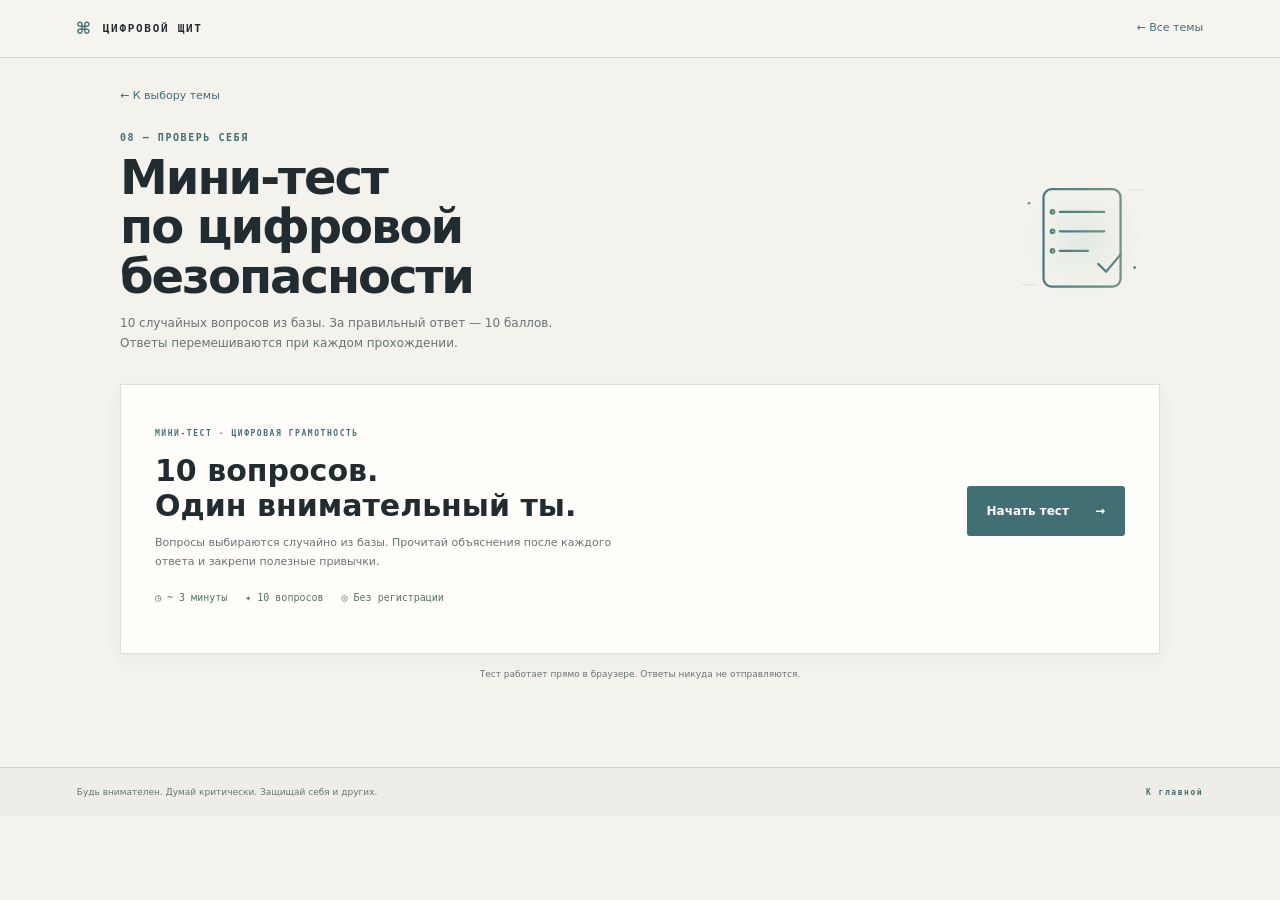
==== quiz.html @ f597c9ba "First version" ====
<!doctype html><html lang="ru"><head><meta charset="utf-8"><meta name="viewport" content="width=device-width,initial-scale=1"><meta name="theme-color" content="#f3f2ec"><meta name="description" content="Проверь знания о цифровой безопасности: 10 случайных вопросов."><title>Мини-тест — Цифровой щит</title><link rel="stylesheet" href="style.css"><script src="script.js" defer></script><link rel="stylesheet" href="light-theme.css"></head><body class="detail-page"><header class="detail-header"><a class="brand" href="index.html"><span class="brand-mark">⌘</span><span>ЦИФРОВОЙ ЩИТ</span></a><a class="back-home" href="index.html">← Все темы</a></header><main class="detail-main quiz-page-main"><a class="back-link" href="index.html">← К выбору темы</a><section class="quiz-section"><div class="quiz-heading"><div><p class="eyebrow">08 — ПРОВЕРЬ СЕБЯ</p><h1>Мини-тест<br>по цифровой безопасности</h1><p>10 случайных вопросов из базы. За правильный ответ — 10 баллов. Ответы перемешиваются при каждом прохождении.</p></div><div class="quiz-illustration"><img src="assets/images/quiz.svg" alt="Карточки вопросов цифровой безопасности"></div></div><div class="quiz-shell" id="quiz-app" aria-live="polite"><div class="quiz-start"><div><span class="quiz-overline">МИНИ-ТЕСТ · ЦИФРОВАЯ ГРАМОТНОСТЬ</span><h3>10 вопросов.<br>Один внимательный ты.</h3><p>Вопросы выбираются случайно из базы. Прочитай объяснения после каждого ответа и закрепи полезные привычки.</p><div class="quiz-meta"><span>◷ ~ 3 минуты</span><span>✦ 10 вопросов</span><span>◎ Без регистрации</span></div></div><button class="button button-primary" id="start-quiz" type="button">Начать тест <span>→</span></button></div><div class="quiz-stage" hidden></div><div class="quiz-result" hidden></div></div><p class="quiz-privacy">Тест работает прямо в браузере. Ответы никуда не отправляются.</p></section></main><footer class="detail-footer"><span>Будь внимателен. Думай критически. Защищай себя и других.</span><a href="index.html">К главной</a></footer></body></html>
---- style.css ----
:root{--bg:#0b1220;--bg2:#101b2d;--card:#17263d;--card2:#1c2d46;--cyan:#00c2ff;--mint:#00d6a3;--text:#f1f5f9;--muted:#94a3b8;--line:rgba(148,163,184,.17);--pink:#ff5c70;--amber:#ffb547;--mono:ui-monospace,'Cascadia Code',Consolas,monospace;--sans:system-ui,-apple-system,'Segoe UI',Arial,sans-serif}*{box-sizing:border-box}html{scroll-behavior:smooth;scroll-padding-top:90px}body{margin:0;background:var(--bg);color:var(--text);font-family:var(--sans);font-size:15px;line-height:1.7;overflow-x:hidden}a{color:inherit;text-decoration:none}button{font:inherit;color:inherit}.skip-link{position:absolute;z-index:20;top:-60px;left:16px;padding:10px 15px;background:var(--cyan);color:var(--bg)}.skip-link:focus{top:12px}:focus-visible{outline:3px solid var(--mint)!important;outline-offset:4px}.site-header{height:78px;display:flex;align-items:center;justify-content:space-between;padding:0 7.1%;border-bottom:1px solid var(--line);position:relative;z-index:5;background:rgba(11,18,32,.92)}.brand{display:flex;gap:11px;align-items:center;font:700 11px var(--mono);letter-spacing:1.7px}.brand-mark{font:700 22px var(--mono);color:var(--cyan);text-shadow:0 0 18px #00c2ff}.site-header nav{display:flex;align-items:center;gap:38px;font-size:12px;color:#b8c5d5}.site-header nav a:hover,footer a:hover{color:var(--cyan)}.nav-quiz{padding:10px 16px;border:1px solid rgba(0,194,255,.4);border-radius:3px;color:var(--cyan)}.nav-quiz span{margin-left:8px}.hero{min-height:650px;padding:65px 7.1% 60px;display:grid;grid-template-columns:1fr 1.04fr;align-items:center;gap:5%;position:relative;max-width:1600px;margin:auto}.eyebrow,.card-kicker,.section-count,.message-top,.help-title,.deepfake-top,.deepfake-foot,.quiz-overline,footer>a:last-child{font:600 10px var(--mono);letter-spacing:1.55px;color:var(--cyan)}.live-dot,.tag-bottom i{width:7px;height:7px;display:inline-block;background:var(--mint);border-radius:50%;box-shadow:0 0 10px var(--mint);margin-right:9px}.hero h1{font-size:clamp(51px,6.15vw,86px);letter-spacing:-5px;line-height:.98;margin:25px 0}.hero h1 span{color:var(--cyan)}.hero-subtitle{font-size:18px;font-weight:700;margin:22px 0 5px}.hero-description{max-width:460px;color:var(--muted);font-size:14px}.button{display:inline-flex;align-items:center;justify-content:space-between;gap:26px;padding:14px 19px;font-weight:700;font-size:12px;border-radius:3px;transition:.2s ease;border:1px solid transparent;cursor:pointer}.button-primary{background:var(--cyan);color:#07121e}.button-primary:hover{background:#6bdcff;transform:translateY(-2px);box-shadow:0 8px 26px #00c2ff40}.hero .button{margin-top:20px}.hero-note{display:flex;align-items:center;gap:13px;color:var(--muted);font-size:10px;line-height:1.5;margin-top:42px}.hero-note b{color:var(--text)}.note-icon{font-size:23px;color:var(--mint)}.hero-art{position:relative;min-height:440px;display:grid;place-items:center}.hero-art>img{position:relative;z-index:1;width:min(100%,500px);filter:drop-shadow(0 15px 55px #00c2ff23)}.hero-orbit{position:absolute;border:1px solid rgba(0,194,255,.17);border-radius:50%;width:410px;height:410px}.orbit-two{width:500px;height:500px;border-style:dashed;animation:spin 80s linear infinite}.float-tag{position:absolute;z-index:2;padding:10px 13px;background:#12233a;border:1px solid rgba(0,194,255,.27);font:600 9px var(--mono);letter-spacing:.8px;box-shadow:0 7px 20px #0004}.tag-top{top:75px;right:5%;color:#bdefff}.tag-top span{color:var(--cyan);margin-right:5px}.tag-bottom{bottom:48px;left:7%;color:#bdefff}.hero-index{position:absolute;bottom:15px;right:0;font:11px var(--mono);color:var(--muted)}@keyframes spin{to{transform:rotate(360deg)}}.ticker{overflow:hidden;border-block:1px solid rgba(0,194,255,.23);background:#0e1c2d;padding:13px 0;white-space:nowrap;font:600 10px var(--mono);letter-spacing:2px;color:#bdd4e3}.ticker div{width:max-content;animation:ticker 38s linear infinite}.ticker b{padding:0 37px;color:var(--mint)}@keyframes ticker{to{transform:translateX(-50%)}}.section-pad{padding:105px max(7.1%,calc((100% - 1320px)/2));}.intro{display:grid;grid-template-columns:1fr .8fr;align-items:end;gap:7%;padding-bottom:65px}.intro h2,.section-heading h2,.bullying-heading h2,.quiz-heading h2{font-size:clamp(36px,4.4vw,60px);line-height:1.08;letter-spacing:-2px;margin:17px 0 0}.intro-copy{color:var(--muted);max-width:435px;margin:0 0 8px}.section-heading{display:flex;align-items:end;justify-content:space-between;margin-bottom:38px}.section-count{font-size:12px;border-bottom:1px solid var(--cyan);padding-bottom:8px}.feature-section{padding-top:36px}.feature-card{background:var(--bg2);border:1px solid var(--line);padding:38px;display:grid;grid-template-columns:.8fr 1fr;column-gap:6%;align-items:center;margin-bottom:22px;position:relative}.feature-visual{min-height:240px;display:grid;place-items:center;background:radial-gradient(ellipse,#112d45 0%,transparent 70%)}.feature-visual img{width:min(100%,340px);max-height:270px}.feature-content h3,.ai-copy h3{font-size:35px;letter-spacing:-1.2px;line-height:1.12;margin:9px 0 14px}.feature-content>p:not(.card-kicker),.ai-copy>p,.rights-copy>p:not(.eyebrow),.bullying-heading>div>p:not(.eyebrow){color:var(--muted);font-size:13px}.card-kicker{margin:0}.sign-list{border-top:1px solid var(--line);margin-top:23px;padding-top:15px}.sign-list h4,.scenario-wrap h4{font:600 9px var(--mono);letter-spacing:1px;color:var(--muted);margin:0 0 9px}.sign-list ul{list-style:none;margin:0;padding:0;display:grid;grid-template-columns:1fr 1fr;gap:7px 14px;color:#c4d0dc;font-size:10px}.sign-list li:before{content:'↗';color:var(--cyan);margin-right:7px}.message-card{grid-column:1/-1;text-align:left;background:#111f32;border:1px solid rgba(255,92,112,.28);padding:17px 20px;margin-top:27px;cursor:pointer;transition:.2s}.message-card:hover{border-color:var(--pink)}.message-top{display:flex;justify-content:space-between;font-size:8px;color:var(--muted)}.message-alert{color:var(--pink)}.message-from{display:block;margin:12px 0;font-weight:700;font-size:12px}.message-from small{display:block;color:var(--muted);font-weight:400}.message-text{font:12px/1.8 var(--mono);color:#cbd5e1}.message-text u{color:var(--pink)}.message-cta{display:flex;justify-content:space-between;color:var(--cyan);font-size:10px;margin-top:12px}.message-explanation{display:block;margin-top:15px;border-top:1px solid var(--line);padding-top:13px;color:#c7d5e2;font-size:12px}.message-explanation b{color:var(--mint)}.social-card{grid-template-columns:1fr .8fr}.social-card .feature-visual{grid-column:2;grid-row:1}.signal-row{display:flex;gap:8px;margin-top:23px}.signal-row span,.rights-tags span{border:1px solid rgba(255,181,71,.34);color:var(--amber);padding:5px 9px;font:600 8px var(--mono);letter-spacing:.7px}.scenario-wrap{grid-column:1/-1;margin-top:21px;border-top:1px solid var(--line);padding-top:20px}.scenario-grid{display:grid;grid-template-columns:1fr 1fr;gap:9px}.scenario{display:flex;text-align:left;align-items:flex-start;gap:12px;background:#142238;border:1px solid transparent;padding:13px;cursor:pointer}.scenario:hover,.scenario[aria-expanded=true]{border-color:#00c2ff70}.scenario-icon{color:var(--amber);font-size:18px}.scenario b,.scenario small,.scenario em{display:block}.scenario b{font-size:11px}.scenario small{font-size:9px;color:var(--muted)}.scenario em{display:none;font-style:normal;color:var(--mint);font-size:10px;padding-top:8px}.scenario[aria-expanded=true] em{display:block}.scenario-plus{margin-left:auto;color:var(--cyan)}.ai-section{background:#0e1929;border-block:1px solid var(--line)}.ai-grid{display:grid;grid-template-columns:1.06fr .94fr;gap:6%;align-items:stretch}.ai-copy{position:relative}.ai-copy>img{width:90px;float:right;margin:8px 12px 15px 20px}.ai-copy h3{font-size:42px}.ai-advice{display:grid;grid-template-columns:34px 1fr;gap:12px 8px;margin-top:22px;color:#c8d4e1;font-size:11px}.ai-advice span{color:var(--cyan);font:700 11px var(--mono)}.deepfake-card{background:var(--card);border:1px solid var(--line);padding:24px;position:relative}.deepfake-top{display:flex;justify-content:space-between;font-size:8px}.scan-label{color:var(--mint)}.deepfake-card>img{width:100%;height:155px;object-fit:contain;margin:12px 0}.deepfake-card h3{font-size:21px;margin:0}.deepfake-card>p:not(.deepfake-foot){font-size:11px;color:var(--muted)}.clue-list{display:grid;grid-template-columns:1fr 1fr;gap:11px;margin-top:20px}.clue-list span{font-size:9px;color:#c9d4df}.clue-list b{color:var(--cyan);font:600 10px var(--mono);margin-right:5px}.deepfake-foot{font-size:8px;color:var(--mint);margin:22px 0 0}.data-section{background:var(--bg)}.data-layout{display:grid;grid-template-columns:.88fr 1fr;gap:7%;align-items:center}.data-illustration{position:relative;min-height:340px;display:grid;place-items:center;background:radial-gradient(ellipse,#10273b,transparent 67%)}.data-illustration img{width:90%;max-width:390px}.data-stamp{position:absolute;bottom:11%;left:7%;border:1px solid var(--mint);padding:10px 12px;color:var(--mint);font:700 10px/1.15 var(--mono);transform:rotate(-8deg)}.data-stamp span{font-size:20px;margin-left:7px}.data-content>p{color:var(--muted);font-size:13px}.data-points{margin:23px 0}.data-points>div{display:grid;grid-template-columns:35px 1fr;gap:10px;border-top:1px solid var(--line);padding:11px 0}.data-points>div>span{font:700 11px var(--mono);color:var(--mint)}.data-points p{margin:0;color:var(--muted);font-size:10px}.data-points b{font-size:12px;color:var(--text)}.password-card{display:flex;width:100%;align-items:center;text-align:left;gap:15px;background:var(--card);border:1px solid var(--line);padding:14px;cursor:pointer}.password-card:hover{border-color:var(--mint)}.password-card img{width:62px;height:52px;object-fit:contain}.password-card b,.password-card small,.password-card em{display:block}.password-card b{font-size:12px}.password-card small{font-size:9px;color:var(--muted)}.password-card em{font-size:10px;color:#c5d2df;font-style:normal;margin-top:10px}.password-card code{color:var(--mint)}.password-toggle{color:var(--cyan);font-size:19px;margin-left:auto}.rights-section{background:#101b2c;display:grid;grid-template-columns:1fr 1fr;gap:9%;align-items:center;border-block:1px solid var(--line)}.rights-visual img{width:100%;max-width:450px}.rights-copy h2{font-size:clamp(44px,5.3vw,69px);line-height:.98;letter-spacing:-3px;margin:16px 0}.rights-tags{display:flex;gap:8px;margin-top:23px}.rights-tags span{color:var(--cyan);border-color:#00c2ff50}.bullying-section{background:#0b1423}.bullying-heading{display:grid;grid-template-columns:.9fr 1.1fr;align-items:center;gap:7%}.bullying-heading>div>p:not(.eyebrow){max-width:410px}.bullying-heading img{width:100%;max-height:310px;object-fit:contain}.help-panel{margin-top:30px;padding:23px;background:var(--bg2);border:1px solid var(--line)}.help-title{display:flex;justify-content:space-between;padding-bottom:14px;border-bottom:1px solid var(--line);color:var(--cyan);font-size:8px}.help-title span:last-child{color:var(--muted)}.help-steps{display:grid;grid-template-columns:repeat(5,1fr);gap:15px;padding-top:20px}.help-steps>div{display:flex;flex-direction:column;gap:10px}.help-steps b{font:700 17px var(--mono);color:var(--mint)}.help-steps span{font-size:10px;color:#cbd5e1;line-height:1.5}.rules-section{background:#0f1b2d;border-block:1px solid var(--line)}.rules-section .section-heading{align-items:center}.rules-art img{width:180px;height:140px;object-fit:contain}.rules-grid{display:grid;grid-template-columns:repeat(4,1fr);gap:10px}.rules-grid article{min-height:140px;background:var(--card);padding:17px;position:relative;border:1px solid transparent;transition:.2s}.rules-grid article:hover{border-color:#00c2ff65;transform:translateY(-3px)}.rules-grid article>b{font:600 10px var(--mono);color:var(--cyan)}.rules-grid article p{font-size:11px;font-weight:600;line-height:1.5;margin:15px 0 0}.rules-grid article>span{position:absolute;right:15px;top:13px;color:#00d6a380;font-size:19px}.rules-grid .rule-help{grid-column:span 2;background:linear-gradient(120deg,#153149,#173044)}.quiz-section{background:var(--bg);padding-bottom:95px}.quiz-heading{display:flex;align-items:center;justify-content:space-between}.quiz-heading>div:first-child{max-width:590px}.quiz-heading p:not(.eyebrow){max-width:420px;color:var(--muted);font-size:12px}.quiz-illustration img{width:190px;height:150px;object-fit:contain}.quiz-shell{margin-top:28px;min-height:270px;background:var(--bg2);border:1px solid var(--line);padding:34px}.quiz-start{display:flex;align-items:center;justify-content:space-between;gap:35px}.quiz-start h3{font-size:30px;line-height:1.15;margin:10px 0}.quiz-start p{max-width:490px;color:var(--muted);font-size:11px}.quiz-overline{font-size:8px}.quiz-meta{display:flex;gap:18px;color:var(--mint);font:10px var(--mono);margin-top:20px}.quiz-stage[hidden],.quiz-result[hidden],.quiz-start[hidden]{display:none}.quiz-progress-row{display:flex;justify-content:space-between;color:var(--muted);font:10px var(--mono)}.progress-track{height:4px;background:#28394d;margin:11px 0 24px}.progress-fill{height:100%;background:linear-gradient(90deg,var(--cyan),var(--mint));transition:width .3s}.question-category{font:9px var(--mono);color:var(--mint);letter-spacing:1px}.quiz-stage h3{font-size:21px;line-height:1.4;margin:11px 0 20px}.answer-grid{display:grid;grid-template-columns:1fr 1fr;gap:9px}.answer-option{min-height:48px;text-align:left;padding:12px 15px;border:1px solid #314259;background:#142238;cursor:pointer;font-size:11px;transition:.18s}.answer-option:hover:not(:disabled){border-color:var(--cyan);background:#183049}.answer-option[aria-pressed=true]{border-color:var(--cyan);background:#103147}.answer-option:disabled{cursor:default}.answer-option.correct{border-color:var(--mint);background:#10362f}.answer-option.incorrect{border-color:var(--pink);background:#3b202e}.quiz-feedback{margin-top:16px;padding:13px;border-left:2px solid var(--mint);background:#102b29;color:#d3e6df;font-size:11px}.quiz-feedback.wrong{border-color:var(--pink);background:#2c202b}.quiz-feedback strong{display:block;margin-bottom:4px;color:var(--mint)}.quiz-feedback.wrong strong{color:#ff8998}.quiz-actions{display:flex;justify-content:flex-end;margin-top:15px}.quiz-actions .button{padding:11px 15px}.quiz-result{text-align:center;max-width:650px;margin:0 auto;padding:12px}.quiz-result img{width:115px;height:115px;object-fit:contain}.quiz-result h3{font-size:32px;margin:6px 0}.quiz-result p{color:var(--muted);font-size:12px}.result-score{font:700 48px var(--mono);color:var(--mint);margin:8px}.result-stats{display:flex;justify-content:center;gap:28px;color:#c5d2df;font-size:11px}.result-badge{color:var(--cyan);font-size:16px;font-weight:800;margin:12px}.result-actions{display:flex;justify-content:center;gap:12px;margin-top:20px}.button-outline{border-color:#00c2ff75;color:var(--cyan);background:transparent}.button-outline:hover{background:#00c2ff16}.quiz-privacy{text-align:center;color:var(--muted);font-size:9px;margin:13px}.closing{position:relative;overflow:hidden;text-align:center;background:#0f1d30;border-block:1px solid rgba(0,194,255,.18);padding-block:94px}.closing-glow{position:absolute;width:430px;height:230px;border-radius:50%;background:#00c2ff1b;filter:blur(75px);top:0;left:calc(50% - 215px)}.closing>*:not(.closing-glow){position:relative}.closing h2{font-size:clamp(39px,5vw,65px);line-height:1.1;letter-spacing:-2.5px;margin:15px 0}.closing h2 span{color:var(--cyan)}.closing>p:not(.eyebrow){max-width:540px;margin:0 auto 20px;color:var(--muted);font-size:12px}.closing strong{display:block;font:600 9px var(--mono);letter-spacing:1.5px;color:var(--mint);margin-bottom:24px}.closing-decoration{position:absolute!important;right:8%;bottom:30px;color:#94a3b825;font:700 14px/1.4 var(--mono);text-align:left;letter-spacing:2px}.closing-decoration span{color:#00c2ff55;margin-left:8px}footer{padding:22px 7.1%;display:flex;align-items:center;justify-content:space-between;color:var(--muted);font-size:9px}footer>a:last-child{font-size:8px}@media(max-width:800px){.hero{grid-template-columns:1fr 1fr;padding-top:50px;min-height:560px}.hero h1{font-size:57px;letter-spacing:-3px}.hero-art{min-height:360px}.hero-orbit{width:300px;height:300px}.orbit-two{width:360px;height:360px}.section-pad{padding:75px 6%}.feature-card{padding:27px;gap:4%}.feature-visual{min-height:190px}.sign-list ul{grid-template-columns:1fr}.help-steps{grid-template-columns:repeat(3,1fr)}.rules-grid{grid-template-columns:repeat(2,1fr)}.site-header{padding-inline:5%}.site-header nav{gap:17px}.data-layout{gap:4%}}@media(max-width:600px){body{font-size:14px}.site-header{height:64px}.brand{font-size:9px}.site-header nav{gap:12px;font-size:10px}.site-header nav a:nth-child(-n+2){display:none}.nav-quiz{padding:8px 10px}.hero{grid-template-columns:1fr;padding:50px 7% 38px;gap:0}.hero h1{font-size:59px}.hero-art{min-height:310px;grid-row:1;margin-bottom:5px}.hero-art>img{width:min(88%,370px)}.hero-orbit{width:265px;height:265px}.orbit-two{width:315px;height:315px}.tag-top{top:30px}.tag-bottom{bottom:26px}.hero-index{bottom:0}.hero-copy{grid-row:2}.hero-note{margin-top:27px}.ticker{padding:10px}.section-pad{padding:65px 6%}.intro{grid-template-columns:1fr;gap:16px;padding-bottom:40px}.intro h2,.section-heading h2,.bullying-heading h2,.quiz-heading h2{font-size:39px}.section-heading{margin-bottom:25px}.feature-section{padding-top:15px}.feature-card{grid-template-columns:1fr;padding:20px;gap:12px}.feature-visual{min-height:150px;grid-row:1}.feature-visual img{height:150px}.feature-content{grid-row:2}.feature-content h3{font-size:29px}.sign-list ul{font-size:9px}.message-card{padding:14px;grid-row:3}.message-top{font-size:7px}.social-card .feature-visual{grid-column:1;grid-row:1}.social-card .feature-content{grid-row:2}.scenario-wrap{grid-row:3}.scenario-grid{grid-template-columns:1fr}.ai-grid,.data-layout,.rights-section,.bullying-heading{grid-template-columns:1fr;gap:28px}.ai-copy h3{font-size:36px}.deepfake-card{padding:20px}.data-illustration{min-height:240px}.data-illustration img{max-height:250px}.rights-visual{grid-row:2}.rights-visual img{max-height:250px}.rights-copy h2{font-size:54px}.bullying-heading img{grid-row:1;max-height:230px}.bullying-heading>div{grid-row:2}.help-steps{grid-template-columns:1fr 1fr}.help-steps>div:last-child{grid-column:1/-1}.rules-art img{width:100px;height:100px}.rules-grid article{min-height:130px;padding:14px}.rules-grid article p{font-size:10px}.rules-grid .rule-help{grid-column:span 2}.quiz-heading{align-items:center}.quiz-illustration img{width:105px;height:110px}.quiz-shell{padding:22px 18px;min-height:280px}.quiz-start{display:block}.quiz-start h3{font-size:27px}.quiz-start .button{margin-top:14px}.quiz-meta{gap:11px;font-size:8px}.quiz-stage h3{font-size:18px}.answer-grid{grid-template-columns:1fr}.answer-option{min-height:44px}.result-actions{flex-direction:column;align-items:center}.result-actions .button{width:100%;max-width:260px}.closing{padding-block:76px}.closing h2{font-size:42px}.closing-decoration{display:none}footer{padding:18px 6%;gap:12px;flex-wrap:wrap}footer>span{order:3;width:100%;text-align:center}}@media(prefers-reduced-motion:reduce){*,*::before,*::after{scroll-behavior:auto!important;animation-duration:.01ms!important;animation-iteration-count:1!important;transition-duration:.01ms!important}}

/* Navigation poster and individual static topic pages */
.home-page{height:100svh;min-height:590px;overflow:hidden;display:flex;flex-direction:column;background:radial-gradient(ellipse at 78% 12%,#102b40 0,transparent 38%),var(--bg)}.home-header,.detail-header{height:58px;flex:0 0 58px;padding:0 6%;display:flex;align-items:center;justify-content:space-between;border-bottom:1px solid var(--line)}.home-status{font:600 9px var(--mono);letter-spacing:1px;color:var(--muted)}.home-status i{display:inline-block;width:7px;height:7px;border-radius:50%;background:var(--mint);margin-right:8px;box-shadow:0 0 8px var(--mint)}.home-main{width:min(1180px,90%);margin:0 auto;flex:1;min-height:0;display:flex;flex-direction:column;justify-content:center;padding:12px 0}.home-intro{display:flex;align-items:center;justify-content:space-between;min-height:140px}.home-copy{max-width:730px}.home-copy .eyebrow{margin:0}.home-copy h1{font-size:clamp(30px,4.1vw,50px);line-height:1.04;letter-spacing:-2px;margin:8px 0}.home-copy h1 span{color:var(--cyan)}.home-copy>p:last-child{font-size:11px;color:var(--muted);margin:5px 0;max-width:600px}.home-art{width:130px;height:125px;object-fit:contain;margin-right:8%}.topic-head{display:flex;align-items:center;justify-content:space-between;margin:7px 0 10px;border-bottom:1px solid var(--line);padding-bottom:7px}.topic-head h2{font-size:14px;margin:0}.topic-head>span{font:9px var(--mono);color:var(--cyan);letter-spacing:1px}.topic-grid{display:grid;grid-template-columns:repeat(4,1fr);gap:9px}.topic-tile{height:88px;position:relative;display:grid;grid-template-columns:47px 1fr;grid-template-rows:1fr 1fr;align-items:center;background:linear-gradient(115deg,#14243a,#111d30);border:1px solid var(--line);padding:8px 12px;transition:transform .18s,border-color .18s,background .18s;overflow:hidden}.topic-tile:hover{transform:translateY(-2px);border-color:#00c2ff80;background:#17304a}.topic-tile img{grid-column:1;grid-row:1/3;width:42px;height:50px;object-fit:contain}.topic-tile b{grid-column:2;grid-row:1;align-self:end;font-size:11px}.topic-tile>span:last-child{grid-column:2;grid-row:2;align-self:start;color:var(--muted);font-size:8px;line-height:1.35}.topic-n{position:absolute;right:8px;top:5px;color:#7c91a780;font:8px var(--mono)}.topic-quiz-tile{border-color:#00c2ff50;background:linear-gradient(115deg,#123249,#14273a)}.home-footer{height:31px;flex:0 0 31px;padding:0 6%;display:flex;align-items:center;justify-content:space-between;border-top:1px solid var(--line);font:8px var(--mono);letter-spacing:.8px;color:var(--muted)}.detail-page{min-height:100vh;background:radial-gradient(ellipse at 85% 10%,#10283b 0,transparent 30%),var(--bg)}.detail-header .back-home,.back-link{color:var(--cyan);font-size:11px}.detail-main{width:min(1040px,88%);margin:0 auto;padding:28px 0 55px}.back-link{display:inline-block;margin-bottom:16px}.detail-hero{display:grid;grid-template-columns:1fr 270px;align-items:center;gap:30px;padding:15px 0 30px;border-bottom:1px solid var(--line)}.detail-hero .eyebrow{font-size:9px}.detail-hero h1,.quiz-heading h1{font-size:clamp(36px,5.2vw,58px);line-height:1.03;letter-spacing:-2px;margin:12px 0 15px}.detail-lead{max-width:680px;color:#c1cedc;font-size:14px}.detail-hero img{width:230px;height:220px;object-fit:contain}.detail-grid{display:grid;grid-template-columns:1.25fr .75fr;gap:38px;padding-top:27px}.topic-info{margin-bottom:25px}.topic-info h2{font-size:18px;margin:0 0 12px}.topic-info ul{list-style:none;margin:0;padding:0;display:grid;gap:9px}.topic-info li{position:relative;padding-left:20px;color:#c4d1de;font-size:12px;line-height:1.55}.topic-info li:before{content:'✳';position:absolute;left:0;color:var(--mint);font-size:10px}.detail-aside{align-self:start;background:var(--card);border:1px solid var(--line);padding:20px;position:sticky;top:20px}.detail-aside>span,.example-box>b{font:600 9px var(--mono);letter-spacing:1px;color:var(--mint)}.detail-aside>p{font-size:13px;line-height:1.65}.example-box{background:#102034;border-left:2px solid var(--cyan);padding:12px;margin:16px 0}.example-box>b{color:var(--cyan)}.example-box p{margin:7px 0 0;font-size:11px;color:#c1cedc}.detail-aside .button{margin-top:8px;width:100%}.detail-pagination{display:flex;justify-content:space-between;gap:14px;border-top:1px solid var(--line);padding-top:18px;margin-top:18px}.detail-pagination a{font-size:10px;color:var(--cyan)}.detail-footer{padding:17px 6%;display:flex;justify-content:space-between;border-top:1px solid var(--line);font-size:9px;color:var(--muted)}.detail-footer a{color:var(--cyan)}.quiz-page-main{padding-top:24px}.quiz-page-main .quiz-section{padding:0 0 30px}.quiz-page-main .quiz-heading{align-items:center}.quiz-page-main .quiz-heading h1{font-size:clamp(32px,4.5vw,48px);margin:10px 0}.quiz-page-main .quiz-heading p:not(.eyebrow){max-width:480px;color:var(--muted);font-size:12px}.quiz-page-main .quiz-illustration img{width:155px;height:145px}.quiz-page-main .quiz-shell{margin-top:18px}.quiz-page-main .quiz-privacy{margin-bottom:0}.quiz-load-error{color:#ff8998;font-size:11px;max-width:480px}.answer-letter{color:var(--cyan);font-family:var(--mono);padding-right:5px}@media(max-width:700px){.home-page{min-height:540px}.home-header,.detail-header{height:52px;flex-basis:52px;padding:0 5%}.home-status{font-size:7px;letter-spacing:.3px}.home-main{width:90%;padding:7px 0}.home-intro{min-height:104px}.home-copy h1{font-size:clamp(27px,6vw,38px);letter-spacing:-1px}.home-copy>p:last-child{font-size:9px;max-width:480px}.home-art{width:86px;height:90px;margin-right:0}.topic-head{margin:4px 0 7px}.topic-grid{grid-template-columns:repeat(2,1fr);gap:6px}.topic-tile{height:70px;grid-template-columns:38px 1fr;padding:6px 9px}.topic-tile img{width:35px;height:43px}.topic-tile b{font-size:10px}.topic-tile>span:last-child{font-size:7px}.home-footer{height:26px;flex-basis:26px;font-size:6px;letter-spacing:.3px;padding:0 4%}.detail-main{width:90%;padding-top:18px}.detail-hero{grid-template-columns:1fr 110px;gap:5px;padding:9px 0 18px}.detail-hero h1{font-size:35px;letter-spacing:-1px}.detail-hero img{width:110px;height:130px}.detail-lead{font-size:12px}.detail-grid{grid-template-columns:1fr;gap:4px;padding-top:20px}.detail-aside{position:static;grid-row:1}.detail-aside>p{font-size:12px}.topic-info h2{font-size:16px}.topic-info li{font-size:11px}.detail-pagination{margin-top:7px}.detail-pagination a{font-size:9px}.detail-footer{gap:10px;font-size:8px}.quiz-page-main .quiz-illustration img{width:90px;height:100px}.quiz-page-main .quiz-heading h1{font-size:32px}.quiz-page-main .quiz-shell{padding:20px 16px}.quiz-page-main .quiz-meta{flex-wrap:wrap}}@media(max-height:650px) and (min-width:701px){.home-header{height:48px;flex-basis:48px}.home-main{padding:4px 0}.home-intro{min-height:95px}.home-art{height:85px}.topic-tile{height:74px}.home-footer{height:25px;flex-basis:25px}}@media(max-width:380px){.home-status{display:none}.home-copy h1{font-size:26px}.topic-tile{height:66px}.topic-tile>span:last-child{font-size:6.5px}.home-footer span:last-child{display:none}}
---- light-theme.css ----
/* Светлая редакционная тема: бумажный фон, спокойные акценты, без свечения. */
:root{--bg:#f3f2ec;--bg2:#ebeae3;--card:#fffefa;--card2:#f1f0e9;--cyan:#426f73;--mint:#5c806b;--text:#202c30;--muted:#687473;--line:rgba(44,65,64,.16);--pink:#b7545b;--amber:#a56f2a;--mono:ui-monospace,'Cascadia Code',Consolas,monospace;--sans:system-ui,-apple-system,'Segoe UI',Arial,sans-serif}
html{scrollbar-color:#b6c2b9 #eeede7}body{background:var(--bg);color:var(--text)}.home-page,.detail-page{background:#f3f2ec;color:var(--text)}.home-page{background:linear-gradient(135deg,#f6f4ee,#eeefe8 58%,#e9efea)}.home-header,.detail-header{background:#f6f4ee;border-color:var(--line)}.brand-mark{color:var(--cyan);text-shadow:none}.home-status,.home-copy>p:last-child,.topic-tile>span:last-child{color:var(--muted)}.home-copy h1 span{color:var(--cyan)}.home-art{filter:saturate(.55)}.topic-head{border-color:var(--line)}.topic-head>span,.topic-n{color:var(--cyan)}.topic-tile,.topic-quiz-tile{background:#fbfaf6;border-color:#d9ddd5;box-shadow:0 2px 5px #34443b0a}.topic-tile:hover{background:#fffefa;border-color:#8daaa0;box-shadow:0 5px 14px #34443b12}.topic-tile b{color:#253438}.topic-quiz-tile{background:#e8efeb;border-color:#c4d3cc}.home-footer,.detail-footer{background:#eeede7;border-color:var(--line);color:var(--muted)}.home-status i,.live-dot,.tag-bottom i{background:var(--mint);box-shadow:none}.eyebrow,.card-kicker,.section-count,.message-top,.help-title,.deepfake-top,.deepfake-foot,.quiz-overline,footer>a:last-child{color:var(--cyan)}.detail-header .back-home,.back-link,.detail-pagination a,.detail-footer a{color:var(--cyan)}.detail-hero{border-color:var(--line)}.detail-lead,.topic-info li,.example-box p{color:#52615f}.topic-info li:before{color:var(--mint)}.detail-aside{background:#fffefa;border-color:var(--line);box-shadow:0 4px 16px #39463d0c}.detail-aside>span{color:var(--mint)}.example-box{background:#edf2ee;border-color:var(--cyan)}.example-box>b{color:var(--cyan)}.detail-pagination{border-color:var(--line)}.button-primary{background:#426f73;color:#fffefa}.button-primary:hover{background:#355e62;box-shadow:0 4px 12px #355e621a}.button-outline{border-color:#78928c;color:#355e62}.button-outline:hover{background:#e7eeea}.button:focus-visible{outline-color:#426f73!important}.site-header{background:#f6f4ee;border-color:var(--line)}.site-header nav{color:#52615f}.nav-quiz{color:#355e62;border-color:#9db1a8}.ticker{background:#e9eee9;border-color:#cdd8d0;color:#4b5d5a}.ticker b{color:#769581}.intro-copy,.feature-content>p:not(.card-kicker),.ai-copy>p,.rights-copy>p:not(.eyebrow),.bullying-heading>div>p:not(.eyebrow){color:var(--muted)}.feature-card,.deepfake-card,.help-panel,.quiz-shell{background:#fffefa;border-color:var(--line);box-shadow:0 5px 20px #33423a0b}.feature-visual,.data-illustration{background:radial-gradient(ellipse,#e1eae4 0%,transparent 70%)}.sign-list,.scenario-wrap{border-color:var(--line)}.sign-list h4,.scenario-wrap h4{color:var(--muted)}.sign-list ul,.scenario b{color:#344342}.sign-list li:before{color:var(--cyan)}.message-card{background:#f6eeeb;border-color:#dfb8b5;color:var(--text)}.message-card:hover{border-color:#c77b78}.message-alert,.message-text u{color:var(--pink)}.message-top{color:var(--muted)}.message-from small,.message-explanation{color:var(--muted)}.message-text{color:#354341}.message-cta{color:var(--cyan)}.message-explanation{border-color:var(--line)}.message-explanation b{color:var(--mint)}.scenario{background:#f3f3ed;border-color:#e0e2da;color:var(--text)}.scenario:hover,.scenario[aria-expanded=true]{border-color:#8ca79b;background:#f7faf6}.scenario-icon{color:var(--amber)}.scenario small{color:var(--muted)}.scenario em{color:#477257}.scenario-plus{color:var(--cyan)}.signal-row span{color:#8c672e;border-color:#d8c4a4}.ai-section,.rules-section{background:#ebece5;border-color:var(--line)}.ai-advice{color:#465450}.ai-advice span,.clue-list b{color:var(--cyan)}.deepfake-card{background:#f8f7f2}.deepfake-top{color:var(--muted)}.scan-label{color:var(--mint)}.deepfake-card>p:not(.deepfake-foot){color:var(--muted)}.clue-list span{color:#42514e}.deepfake-foot{color:var(--mint)}.data-section,.bullying-section{background:#f3f2ec}.data-content>p,.data-points p{color:var(--muted)}.data-points>div{border-color:var(--line)}.data-points>div>span{color:var(--mint)}.data-points b{color:var(--text)}.data-stamp{color:#537b69;border-color:#789785}.password-card{background:#fffefa;border-color:var(--line)}.password-card:hover{border-color:#91a99c}.password-card small{color:var(--muted)}.password-card em{color:#465450}.password-card code{color:#477257}.password-toggle{color:var(--cyan)}.rights-section{background:#e9ede7;border-color:var(--line)}.rights-tags span{color:#466c67;border-color:#a5b7ac}.help-panel{background:#fffefa}.help-title{border-color:var(--line)}.help-title span:last-child{color:var(--muted)}.help-steps span{color:#4a5855}.help-steps b{color:var(--mint)}.rules-grid article{background:#fffefa;border-color:#dfe2da}.rules-grid article:hover{border-color:#91a99c;box-shadow:0 4px 14px #34443b0d}.rules-grid article>b{color:var(--cyan)}.rules-grid article>span{color:#6b907b}.rules-grid .rule-help{background:#e4ece6}.quiz-section{background:transparent}.quiz-start p,.quiz-heading p:not(.eyebrow){color:var(--muted)}.quiz-meta{color:#52795f}.quiz-overline{color:var(--cyan)}.progress-track{background:#e1e4dd}.progress-fill{background:#628c79}.question-category{color:#547b64}.quiz-progress-row{color:var(--muted)}.quiz-stage h3{color:var(--text)}.answer-option{background:#f5f4ef;border-color:#d8ddd5;color:#263432}.answer-option:hover:not(:disabled){border-color:#77978a;background:#edf2ed}.answer-option[aria-pressed=true]{border-color:#648779;background:#e7efea}.answer-option.correct{border-color:#6d987c;background:#e4f0e6;color:#294f36}.answer-option.incorrect{border-color:#ca8b8b;background:#f7e8e6;color:#743d40}.quiz-feedback{background:#e9f1e9;border-color:#6f9479;color:#364e3d}.quiz-feedback.wrong{background:#f5e9e7;border-color:#bd7778;color:#664144}.quiz-feedback strong{color:#416f50}.quiz-feedback.wrong strong{color:#9c4d53}.answer-letter{color:var(--cyan)}.quiz-result img{filter:saturate(.7)}.result-score,.result-badge{color:#4e7965}.result-stats{color:#52615f}.closing{background:#e8eee9;border-color:#d4ded6}.closing-glow{display:none}.closing h2 span{color:var(--cyan)}.closing>p:not(.eyebrow){color:var(--muted)}.closing strong{color:#52795f}.closing-decoration{color:#9aa69b55}.closing-decoration span{color:#73978377}.float-tag{background:#fffefa;border-color:#d2ddd5;color:#405552;box-shadow:0 2px 8px #33443c0d}.hero-orbit{border-color:#aebeb4}.hero-orbit.orbit-two{border-color:#c6d0c7}.hero-art>img{filter:saturate(.55);}.hero-index{color:var(--muted)}.hero h1 span{color:var(--cyan)}.button-primary:disabled{opacity:.65}.topic-page code{color:#477257}
@media(max-width:700px){.home-page{background:linear-gradient(150deg,#f6f4ee,#e9eee8)}.topic-tile{box-shadow:none}.detail-aside{box-shadow:none}}
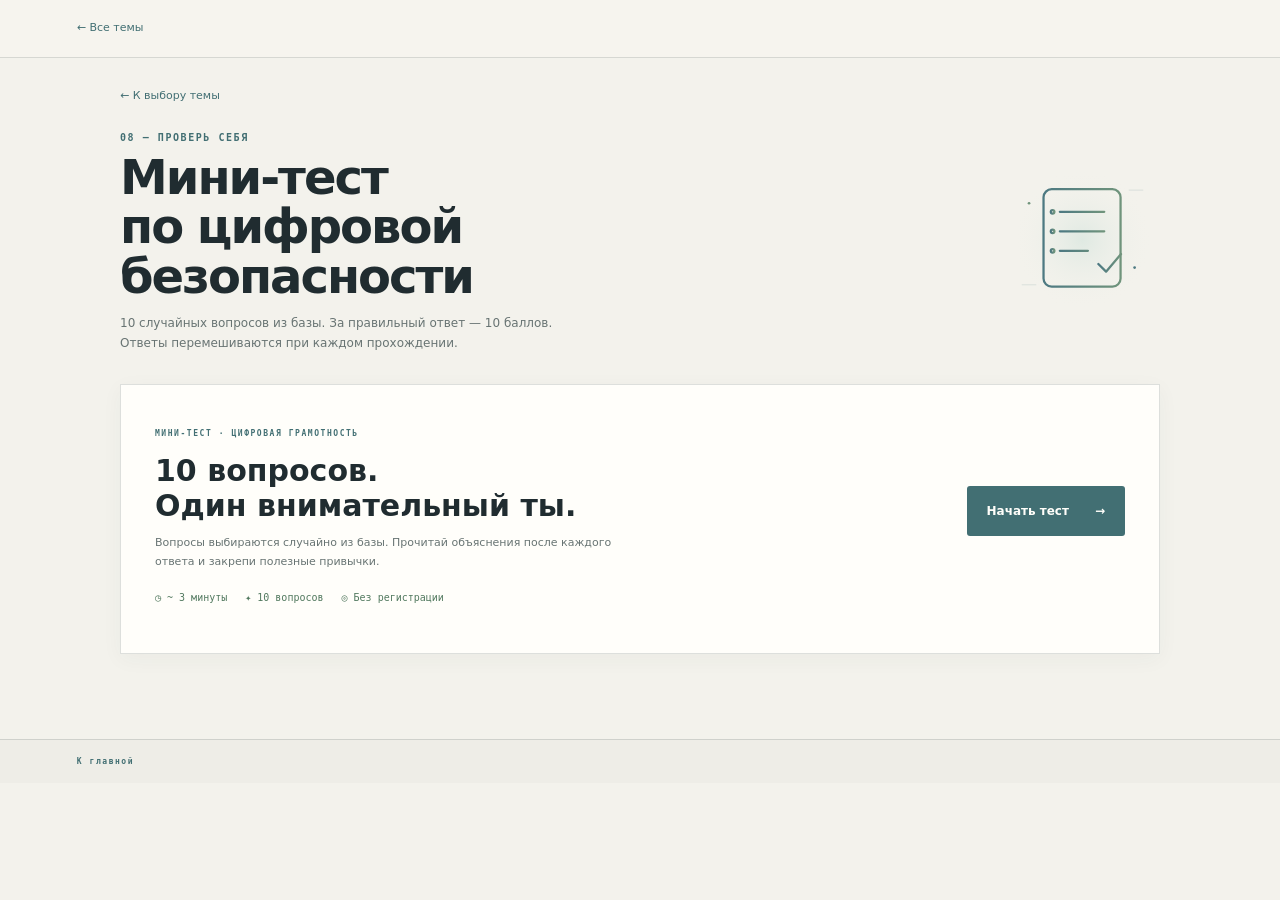
==== commit 061472d5: "Обновил главную страницу" ====
--- a/quiz.html
+++ b/quiz.html
@@ -1 +1 @@
-<!doctype html><html lang="ru"><head><meta charset="utf-8"><meta name="viewport" content="width=device-width,initial-scale=1"><meta name="theme-color" content="#f3f2ec"><meta name="description" content="Проверь знания о цифровой безопасности: 10 случайных вопросов."><title>Мини-тест — Цифровой щит</title><link rel="stylesheet" href="style.css"><script src="script.js" defer></script><link rel="stylesheet" href="light-theme.css"></head><body class="detail-page"><header class="detail-header"><a class="brand" href="index.html"><span class="brand-mark">⌘</span><span>ЦИФРОВОЙ ЩИТ</span></a><a class="back-home" href="index.html">← Все темы</a></header><main class="detail-main quiz-page-main"><a class="back-link" href="index.html">← К выбору темы</a><section class="quiz-section"><div class="quiz-heading"><div><p class="eyebrow">08 — ПРОВЕРЬ СЕБЯ</p><h1>Мини-тест<br>по цифровой безопасности</h1><p>10 случайных вопросов из базы. За правильный ответ — 10 баллов. Ответы перемешиваются при каждом прохождении.</p></div><div class="quiz-illustration"><img src="assets/images/quiz.svg" alt="Карточки вопросов цифровой безопасности"></div></div><div class="quiz-shell" id="quiz-app" aria-live="polite"><div class="quiz-start"><div><span class="quiz-overline">МИНИ-ТЕСТ · ЦИФРОВАЯ ГРАМОТНОСТЬ</span><h3>10 вопросов.<br>Один внимательный ты.</h3><p>Вопросы выбираются случайно из базы. Прочитай объяснения после каждого ответа и закрепи полезные привычки.</p><div class="quiz-meta"><span>◷ ~ 3 минуты</span><span>✦ 10 вопросов</span><span>◎ Без регистрации</span></div></div><button class="button button-primary" id="start-quiz" type="button">Начать тест <span>→</span></button></div><div class="quiz-stage" hidden></div><div class="quiz-result" hidden></div></div><p class="quiz-privacy">Тест работает прямо в браузере. Ответы никуда не отправляются.</p></section></main><footer class="detail-footer"><span>Будь внимателен. Думай критически. Защищай себя и других.</span><a href="index.html">К главной</a></footer></body></html>+<!doctype html><html lang="ru"><head><meta charset="utf-8"><meta name="viewport" content="width=device-width,initial-scale=1"><meta name="theme-color" content="#f3f2ec"><meta name="description" content="Проверь знания о цифровой безопасности: 10 случайных вопросов."><title>Мини-тест — Интернет: территория безопасности</title><link rel="stylesheet" href="style.css"><script src="script.js" defer></script><link rel="stylesheet" href="light-theme.css"></head><body class="detail-page"><header class="detail-header"><a class="back-home" href="index.html">← Все темы</a></header><main class="detail-main quiz-page-main"><a class="back-link" href="index.html">← К выбору темы</a><section class="quiz-section"><div class="quiz-heading"><div><p class="eyebrow">08 — ПРОВЕРЬ СЕБЯ</p><h1>Мини-тест<br>по цифровой безопасности</h1><p>10 случайных вопросов из базы. За правильный ответ — 10 баллов. Ответы перемешиваются при каждом прохождении.</p></div><div class="quiz-illustration"><img src="assets/images/quiz.svg" alt="Карточки вопросов цифровой безопасности"></div></div><div class="quiz-shell" id="quiz-app" aria-live="polite"><div class="quiz-start"><div><span class="quiz-overline">МИНИ-ТЕСТ · ЦИФРОВАЯ ГРАМОТНОСТЬ</span><h3>10 вопросов.<br>Один внимательный ты.</h3><p>Вопросы выбираются случайно из базы. Прочитай объяснения после каждого ответа и закрепи полезные привычки.</p><div class="quiz-meta"><span>◷ ~ 3 минуты</span><span>✦ 10 вопросов</span><span>◎ Без регистрации</span></div></div><button class="button button-primary" id="start-quiz" type="button">Начать тест <span>→</span></button></div><div class="quiz-stage" hidden></div><div class="quiz-result" hidden></div></div></section></main><footer class="detail-footer"><a href="index.html">К главной</a></footer></body></html>
--- a/light-theme.css
+++ b/light-theme.css
@@ -2,3 +2,9 @@
 :root{--bg:#f3f2ec;--bg2:#ebeae3;--card:#fffefa;--card2:#f1f0e9;--cyan:#426f73;--mint:#5c806b;--text:#202c30;--muted:#687473;--line:rgba(44,65,64,.16);--pink:#b7545b;--amber:#a56f2a;--mono:ui-monospace,'Cascadia Code',Consolas,monospace;--sans:system-ui,-apple-system,'Segoe UI',Arial,sans-serif}
 html{scrollbar-color:#b6c2b9 #eeede7}body{background:var(--bg);color:var(--text)}.home-page,.detail-page{background:#f3f2ec;color:var(--text)}.home-page{background:linear-gradient(135deg,#f6f4ee,#eeefe8 58%,#e9efea)}.home-header,.detail-header{background:#f6f4ee;border-color:var(--line)}.brand-mark{color:var(--cyan);text-shadow:none}.home-status,.home-copy>p:last-child,.topic-tile>span:last-child{color:var(--muted)}.home-copy h1 span{color:var(--cyan)}.home-art{filter:saturate(.55)}.topic-head{border-color:var(--line)}.topic-head>span,.topic-n{color:var(--cyan)}.topic-tile,.topic-quiz-tile{background:#fbfaf6;border-color:#d9ddd5;box-shadow:0 2px 5px #34443b0a}.topic-tile:hover{background:#fffefa;border-color:#8daaa0;box-shadow:0 5px 14px #34443b12}.topic-tile b{color:#253438}.topic-quiz-tile{background:#e8efeb;border-color:#c4d3cc}.home-footer,.detail-footer{background:#eeede7;border-color:var(--line);color:var(--muted)}.home-status i,.live-dot,.tag-bottom i{background:var(--mint);box-shadow:none}.eyebrow,.card-kicker,.section-count,.message-top,.help-title,.deepfake-top,.deepfake-foot,.quiz-overline,footer>a:last-child{color:var(--cyan)}.detail-header .back-home,.back-link,.detail-pagination a,.detail-footer a{color:var(--cyan)}.detail-hero{border-color:var(--line)}.detail-lead,.topic-info li,.example-box p{color:#52615f}.topic-info li:before{color:var(--mint)}.detail-aside{background:#fffefa;border-color:var(--line);box-shadow:0 4px 16px #39463d0c}.detail-aside>span{color:var(--mint)}.example-box{background:#edf2ee;border-color:var(--cyan)}.example-box>b{color:var(--cyan)}.detail-pagination{border-color:var(--line)}.button-primary{background:#426f73;color:#fffefa}.button-primary:hover{background:#355e62;box-shadow:0 4px 12px #355e621a}.button-outline{border-color:#78928c;color:#355e62}.button-outline:hover{background:#e7eeea}.button:focus-visible{outline-color:#426f73!important}.site-header{background:#f6f4ee;border-color:var(--line)}.site-header nav{color:#52615f}.nav-quiz{color:#355e62;border-color:#9db1a8}.ticker{background:#e9eee9;border-color:#cdd8d0;color:#4b5d5a}.ticker b{color:#769581}.intro-copy,.feature-content>p:not(.card-kicker),.ai-copy>p,.rights-copy>p:not(.eyebrow),.bullying-heading>div>p:not(.eyebrow){color:var(--muted)}.feature-card,.deepfake-card,.help-panel,.quiz-shell{background:#fffefa;border-color:var(--line);box-shadow:0 5px 20px #33423a0b}.feature-visual,.data-illustration{background:radial-gradient(ellipse,#e1eae4 0%,transparent 70%)}.sign-list,.scenario-wrap{border-color:var(--line)}.sign-list h4,.scenario-wrap h4{color:var(--muted)}.sign-list ul,.scenario b{color:#344342}.sign-list li:before{color:var(--cyan)}.message-card{background:#f6eeeb;border-color:#dfb8b5;color:var(--text)}.message-card:hover{border-color:#c77b78}.message-alert,.message-text u{color:var(--pink)}.message-top{color:var(--muted)}.message-from small,.message-explanation{color:var(--muted)}.message-text{color:#354341}.message-cta{color:var(--cyan)}.message-explanation{border-color:var(--line)}.message-explanation b{color:var(--mint)}.scenario{background:#f3f3ed;border-color:#e0e2da;color:var(--text)}.scenario:hover,.scenario[aria-expanded=true]{border-color:#8ca79b;background:#f7faf6}.scenario-icon{color:var(--amber)}.scenario small{color:var(--muted)}.scenario em{color:#477257}.scenario-plus{color:var(--cyan)}.signal-row span{color:#8c672e;border-color:#d8c4a4}.ai-section,.rules-section{background:#ebece5;border-color:var(--line)}.ai-advice{color:#465450}.ai-advice span,.clue-list b{color:var(--cyan)}.deepfake-card{background:#f8f7f2}.deepfake-top{color:var(--muted)}.scan-label{color:var(--mint)}.deepfake-card>p:not(.deepfake-foot){color:var(--muted)}.clue-list span{color:#42514e}.deepfake-foot{color:var(--mint)}.data-section,.bullying-section{background:#f3f2ec}.data-content>p,.data-points p{color:var(--muted)}.data-points>div{border-color:var(--line)}.data-points>div>span{color:var(--mint)}.data-points b{color:var(--text)}.data-stamp{color:#537b69;border-color:#789785}.password-card{background:#fffefa;border-color:var(--line)}.password-card:hover{border-color:#91a99c}.password-card small{color:var(--muted)}.password-card em{color:#465450}.password-card code{color:#477257}.password-toggle{color:var(--cyan)}.rights-section{background:#e9ede7;border-color:var(--line)}.rights-tags span{color:#466c67;border-color:#a5b7ac}.help-panel{background:#fffefa}.help-title{border-color:var(--line)}.help-title span:last-child{color:var(--muted)}.help-steps span{color:#4a5855}.help-steps b{color:var(--mint)}.rules-grid article{background:#fffefa;border-color:#dfe2da}.rules-grid article:hover{border-color:#91a99c;box-shadow:0 4px 14px #34443b0d}.rules-grid article>b{color:var(--cyan)}.rules-grid article>span{color:#6b907b}.rules-grid .rule-help{background:#e4ece6}.quiz-section{background:transparent}.quiz-start p,.quiz-heading p:not(.eyebrow){color:var(--muted)}.quiz-meta{color:#52795f}.quiz-overline{color:var(--cyan)}.progress-track{background:#e1e4dd}.progress-fill{background:#628c79}.question-category{color:#547b64}.quiz-progress-row{color:var(--muted)}.quiz-stage h3{color:var(--text)}.answer-option{background:#f5f4ef;border-color:#d8ddd5;color:#263432}.answer-option:hover:not(:disabled){border-color:#77978a;background:#edf2ed}.answer-option[aria-pressed=true]{border-color:#648779;background:#e7efea}.answer-option.correct{border-color:#6d987c;background:#e4f0e6;color:#294f36}.answer-option.incorrect{border-color:#ca8b8b;background:#f7e8e6;color:#743d40}.quiz-feedback{background:#e9f1e9;border-color:#6f9479;color:#364e3d}.quiz-feedback.wrong{background:#f5e9e7;border-color:#bd7778;color:#664144}.quiz-feedback strong{color:#416f50}.quiz-feedback.wrong strong{color:#9c4d53}.answer-letter{color:var(--cyan)}.quiz-result img{filter:saturate(.7)}.result-score,.result-badge{color:#4e7965}.result-stats{color:#52615f}.closing{background:#e8eee9;border-color:#d4ded6}.closing-glow{display:none}.closing h2 span{color:var(--cyan)}.closing>p:not(.eyebrow){color:var(--muted)}.closing strong{color:#52795f}.closing-decoration{color:#9aa69b55}.closing-decoration span{color:#73978377}.float-tag{background:#fffefa;border-color:#d2ddd5;color:#405552;box-shadow:0 2px 8px #33443c0d}.hero-orbit{border-color:#aebeb4}.hero-orbit.orbit-two{border-color:#c6d0c7}.hero-art>img{filter:saturate(.55);}.hero-index{color:var(--muted)}.hero h1 span{color:var(--cyan)}.button-primary:disabled{opacity:.65}.topic-page code{color:#477257}
 @media(max-width:700px){.home-page{background:linear-gradient(150deg,#f6f4ee,#e9eee8)}.topic-tile{box-shadow:none}.detail-aside{box-shadow:none}}
+
+/* Poster home: centered title and square image cards. */
+.home-page{height:100svh;min-height:0;overflow:hidden}.home-main{width:min(1080px,92vw);margin:auto;flex:0 1 auto;min-height:0;display:flex;flex-direction:column;justify-content:center;gap:21px;padding:18px 0}.home-intro{display:block;min-height:0;text-align:center;margin:0 auto;max-width:900px;padding:0 8px}.home-intro h1{font-size:clamp(38px,4.3vw,56px);line-height:1.08;letter-spacing:-1.8px;margin:0 0 12px;color:#263536}.home-intro p{max-width:780px;margin:0 auto;color:#566461;font-size:17px;line-height:1.6}.topic-grid{display:grid;grid-template-columns:repeat(4,minmax(0,1fr));gap:13px}.topic-tile{aspect-ratio:1/1;height:auto;min-height:0;display:flex;flex-direction:column;justify-content:center;align-items:stretch;gap:14px;padding:20px 22px;border-radius:4px}.tile-heading{display:flex;align-items:center;gap:13px;padding-right:25px;min-height:64px}.tile-heading img{width:64px;height:64px;flex:0 0 64px;object-fit:contain}.topic-tile b{font-size:17px;line-height:1.3}.topic-tile>span:last-child{font-size:13px;line-height:1.5;align-self:auto}.topic-n{top:12px;right:13px;font-size:10px}.topic-quiz-tile{background:#e8efeb}.topic-tile:hover{transform:translateY(-3px)}
+@media(max-width:800px) and (min-width:701px){.home-main{width:94vw;gap:14px}.home-intro h1{font-size:38px}.home-intro p{font-size:14px}.topic-grid{gap:8px}.topic-tile{padding:12px;gap:9px}.tile-heading{gap:8px;min-height:48px}.tile-heading img{width:48px;height:48px;flex-basis:48px}.topic-tile b{font-size:13px}.topic-tile>span:last-child{font-size:10px}}
+@media(max-width:700px){.home-page{height:auto;min-height:100svh;overflow-y:auto}.home-main{width:min(620px,92vw);gap:16px;padding:27px 0}.home-intro{padding:0 5px}.home-intro h1{font-size:clamp(32px,8vw,44px);letter-spacing:-1px;margin-bottom:10px}.home-intro p{font-size:15px;line-height:1.5}.topic-grid{grid-template-columns:repeat(2,minmax(0,1fr));gap:9px}.topic-tile{padding:15px;gap:10px}.tile-heading{min-height:0;gap:9px;padding-right:16px}.tile-heading img{width:48px;height:48px;flex-basis:48px}.topic-tile b{font-size:14px}.topic-tile>span:last-child{font-size:11px}.topic-n{top:8px;right:9px;font-size:9px}}
+@media(max-width:360px){.home-intro h1{font-size:30px}.topic-tile{padding:12px}.tile-heading{gap:6px}.tile-heading img{width:39px;height:39px;flex-basis:39px}.topic-tile b{font-size:12px}.topic-tile>span:last-child{font-size:10px}}
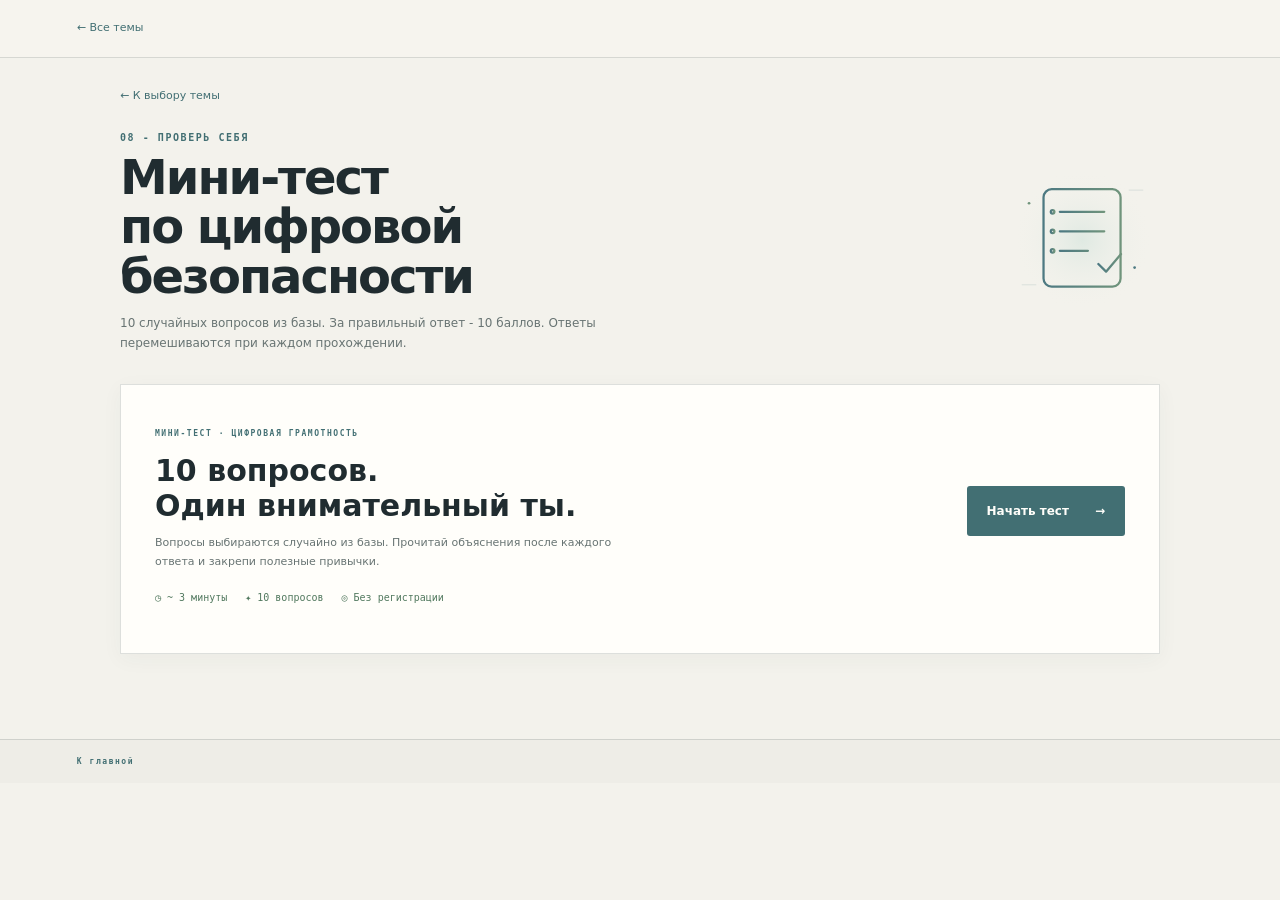
==== commit 1212ead6: "Обновил вопросы и текст" ====
--- a/quiz.html
+++ b/quiz.html
@@ -1 +1 @@
-<!doctype html><html lang="ru"><head><meta charset="utf-8"><meta name="viewport" content="width=device-width,initial-scale=1"><meta name="theme-color" content="#f3f2ec"><meta name="description" content="Проверь знания о цифровой безопасности: 10 случайных вопросов."><title>Мини-тест — Интернет: территория безопасности</title><link rel="stylesheet" href="style.css"><script src="script.js" defer></script><link rel="stylesheet" href="light-theme.css"></head><body class="detail-page"><header class="detail-header"><a class="back-home" href="index.html">← Все темы</a></header><main class="detail-main quiz-page-main"><a class="back-link" href="index.html">← К выбору темы</a><section class="quiz-section"><div class="quiz-heading"><div><p class="eyebrow">08 — ПРОВЕРЬ СЕБЯ</p><h1>Мини-тест<br>по цифровой безопасности</h1><p>10 случайных вопросов из базы. За правильный ответ — 10 баллов. Ответы перемешиваются при каждом прохождении.</p></div><div class="quiz-illustration"><img src="assets/images/quiz.svg" alt="Карточки вопросов цифровой безопасности"></div></div><div class="quiz-shell" id="quiz-app" aria-live="polite"><div class="quiz-start"><div><span class="quiz-overline">МИНИ-ТЕСТ · ЦИФРОВАЯ ГРАМОТНОСТЬ</span><h3>10 вопросов.<br>Один внимательный ты.</h3><p>Вопросы выбираются случайно из базы. Прочитай объяснения после каждого ответа и закрепи полезные привычки.</p><div class="quiz-meta"><span>◷ ~ 3 минуты</span><span>✦ 10 вопросов</span><span>◎ Без регистрации</span></div></div><button class="button button-primary" id="start-quiz" type="button">Начать тест <span>→</span></button></div><div class="quiz-stage" hidden></div><div class="quiz-result" hidden></div></div></section></main><footer class="detail-footer"><a href="index.html">К главной</a></footer></body></html>+<!doctype html><html lang="ru"><head><meta charset="utf-8"><meta name="viewport" content="width=device-width,initial-scale=1"><meta name="theme-color" content="#f3f2ec"><meta name="description" content="Проверь знания о цифровой безопасности: 10 случайных вопросов."><title>Мини-тест - Интернет: территория безопасности</title><link rel="stylesheet" href="style.css"><script src="script.js" defer></script><link rel="stylesheet" href="light-theme.css"></head><body class="detail-page"><header class="detail-header"><a class="back-home" href="index.html">← Все темы</a></header><main class="detail-main quiz-page-main"><a class="back-link" href="index.html">← К выбору темы</a><section class="quiz-section"><div class="quiz-heading"><div><p class="eyebrow">08 - ПРОВЕРЬ СЕБЯ</p><h1>Мини-тест<br>по цифровой безопасности</h1><p>10 случайных вопросов из базы. За правильный ответ - 10 баллов. Ответы перемешиваются при каждом прохождении.</p></div><div class="quiz-illustration"><img src="assets/images/quiz.svg" alt="Карточки вопросов цифровой безопасности"></div></div><div class="quiz-shell" id="quiz-app" aria-live="polite"><div class="quiz-start"><div><span class="quiz-overline">МИНИ-ТЕСТ · ЦИФРОВАЯ ГРАМОТНОСТЬ</span><h3>10 вопросов.<br>Один внимательный ты.</h3><p>Вопросы выбираются случайно из базы. Прочитай объяснения после каждого ответа и закрепи полезные привычки.</p><div class="quiz-meta"><span>◷ ~ 3 минуты</span><span>✦ 10 вопросов</span><span>◎ Без регистрации</span></div></div><button class="button button-primary" id="start-quiz" type="button">Начать тест <span>→</span></button></div><div class="quiz-stage" hidden></div><div class="quiz-result" hidden></div></div></section></main><footer class="detail-footer"><a href="index.html">К главной</a></footer></body></html>
--- a/light-theme.css
+++ b/light-theme.css
@@ -8,3 +8,27 @@
 @media(max-width:800px) and (min-width:701px){.home-main{width:94vw;gap:14px}.home-intro h1{font-size:38px}.home-intro p{font-size:14px}.topic-grid{gap:8px}.topic-tile{padding:12px;gap:9px}.tile-heading{gap:8px;min-height:48px}.tile-heading img{width:48px;height:48px;flex-basis:48px}.topic-tile b{font-size:13px}.topic-tile>span:last-child{font-size:10px}}
 @media(max-width:700px){.home-page{height:auto;min-height:100svh;overflow-y:auto}.home-main{width:min(620px,92vw);gap:16px;padding:27px 0}.home-intro{padding:0 5px}.home-intro h1{font-size:clamp(32px,8vw,44px);letter-spacing:-1px;margin-bottom:10px}.home-intro p{font-size:15px;line-height:1.5}.topic-grid{grid-template-columns:repeat(2,minmax(0,1fr));gap:9px}.topic-tile{padding:15px;gap:10px}.tile-heading{min-height:0;gap:9px;padding-right:16px}.tile-heading img{width:48px;height:48px;flex-basis:48px}.topic-tile b{font-size:14px}.topic-tile>span:last-child{font-size:11px}.topic-n{top:8px;right:9px;font-size:9px}}
 @media(max-width:360px){.home-intro h1{font-size:30px}.topic-tile{padding:12px}.tile-heading{gap:6px}.tile-heading img{width:39px;height:39px;flex-basis:39px}.topic-tile b{font-size:12px}.topic-tile>span:last-child{font-size:10px}}
+
+/* Главная: крупная композиция из восьми тематических карточек. */
+.home-page{min-height:100svh;height:auto;overflow-x:hidden;overflow-y:auto;background:radial-gradient(circle at 12% 9%,#dfeae1 0 8%,transparent 26%),radial-gradient(circle at 92% 88%,#e6e1d3 0 7%,transparent 25%),#f5f2eb}
+.home-main{width:min(1320px,92vw);min-height:100svh;margin:0 auto;padding:clamp(38px,5vh,72px) 0;display:flex;flex-direction:column;justify-content:center;gap:clamp(28px,4vh,48px)}
+.home-intro{max-width:940px;text-align:center;margin:0 auto;padding:0}
+.home-kicker{display:inline-block;margin:0 0 14px;padding:6px 12px;border:1px solid #aebdb4;border-radius:99px;color:#486b5f;font:600 10px var(--mono);letter-spacing:1.1px;text-transform:uppercase;background:#f8faf5}
+.home-intro h1{margin:0;color:#203335;font-size:clamp(48px,5.1vw,76px);line-height:.99;letter-spacing:-3.5px;font-weight:800}
+.home-intro p:last-child{max-width:760px;margin:21px auto 0;color:#566461;font-size:clamp(16px,1.55vw,21px);line-height:1.58}
+.topic-grid{width:100%;display:grid;grid-template-columns:repeat(4,minmax(0,1fr));gap:clamp(14px,1.55vw,24px)}
+.topic-tile{position:relative;aspect-ratio:1/1;min-height:228px;padding:clamp(20px,2vw,29px);display:flex;flex-direction:column;justify-content:space-between;gap:16px;overflow:hidden;border:1px solid #d3d7cf;border-radius:18px;background:#fffefa;box-shadow:0 9px 22px rgba(45,63,54,.07);transition:transform .2s ease,box-shadow .2s ease,border-color .2s ease}
+.topic-tile::after{content:'';position:absolute;width:138px;height:138px;right:-64px;bottom:-68px;border-radius:50%;background:var(--tile-soft,#eaf0e9);opacity:.9;transition:transform .25s ease}
+.topic-tile:hover{transform:translateY(-7px);border-color:var(--tile-line,#9aafa3);background:#fffefa;box-shadow:0 18px 30px rgba(45,63,54,.12)}
+.topic-tile:hover::after{transform:scale(1.2)}
+.topic-n{position:absolute;right:20px;top:18px;z-index:1;color:var(--tile-accent,#537b6a);font:600 11px var(--mono);letter-spacing:.6px}
+.tile-heading{position:relative;z-index:1;display:flex;align-items:center;gap:15px;min-height:78px;padding:0 35px 0 0}
+.tile-heading img{width:78px;height:78px;flex:0 0 78px;object-fit:contain;filter:saturate(.75)}
+.topic-tile b{font-size:clamp(17px,1.4vw,21px);line-height:1.15;letter-spacing:-.6px;color:#243638}
+.topic-tile>span:last-of-type{position:relative;z-index:1;display:block;max-width:90%;color:#53615f;font-size:clamp(12px,1vw,15px);line-height:1.45}
+.topic-tile i{position:relative;z-index:1;align-self:flex-end;width:34px;height:34px;display:grid;place-items:center;border-radius:50%;font-style:normal;font-size:18px;color:var(--tile-accent,#537b6a);background:var(--tile-soft,#eaf0e9);transition:transform .2s ease}
+.topic-tile:hover i{transform:translateX(4px)}
+.tile-phishing{--tile-accent:#a75e58;--tile-soft:#f4e6e2;--tile-line:#d6a9a0}.tile-social{--tile-accent:#8c6c38;--tile-soft:#f3ecd9;--tile-line:#d6c18c}.tile-ai{--tile-accent:#5b718c;--tile-soft:#e7edf4;--tile-line:#aabbce}.tile-data{--tile-accent:#447764;--tile-soft:#e3f0e8;--tile-line:#9bc0aa}.tile-rights{--tile-accent:#765e8d;--tile-soft:#eee8f4;--tile-line:#c1aed4}.tile-bullying{--tile-accent:#a06c55;--tile-soft:#f4e9e1;--tile-line:#d6b49f}.tile-rules{--tile-accent:#516f70;--tile-soft:#e1edeb;--tile-line:#a4c2be}.tile-quiz{--tile-accent:#426f73;--tile-soft:#dcecea;--tile-line:#99b9b4;background:#f7fbf8}
+@media(max-width:1050px){.home-main{width:min(1020px,92vw);padding-block:42px;justify-content:flex-start}.topic-grid{gap:14px}.topic-tile{min-height:180px;border-radius:15px;padding:18px}.tile-heading{min-height:59px;gap:10px}.tile-heading img{width:59px;height:59px;flex-basis:59px}.topic-tile b{font-size:16px}.topic-tile>span:last-of-type{font-size:12px}.topic-n{right:14px;top:12px}}
+@media(max-width:700px){.home-main{width:min(620px,90vw);min-height:100svh;padding:38px 0 46px;gap:30px}.home-intro h1{font-size:clamp(42px,11vw,58px);letter-spacing:-2.3px}.home-intro p:last-child{margin-top:16px;font-size:16px}.topic-grid{grid-template-columns:repeat(2,minmax(0,1fr));gap:12px}.topic-tile{min-height:0;border-radius:14px;padding:16px}.tile-heading{min-height:57px;gap:9px;padding-right:15px}.tile-heading img{width:55px;height:55px;flex-basis:55px}.topic-tile b{font-size:15px;line-height:1.15}.topic-tile>span:last-of-type{max-width:100%;font-size:11px;line-height:1.4}.topic-tile i{width:29px;height:29px;font-size:16px}.topic-n{right:12px;top:10px;font-size:9px}}
+@media(max-width:390px){.home-main{width:92vw;padding-top:28px;gap:24px}.home-kicker{font-size:8px;margin-bottom:10px}.home-intro h1{font-size:38px}.home-intro p:last-child{font-size:14px}.topic-grid{gap:9px}.topic-tile{padding:13px;border-radius:12px}.tile-heading{min-height:47px;gap:6px}.tile-heading img{width:45px;height:45px;flex-basis:45px}.topic-tile b{font-size:13px}.topic-tile>span:last-of-type{font-size:10px}.topic-tile i{width:26px;height:26px;font-size:14px}}
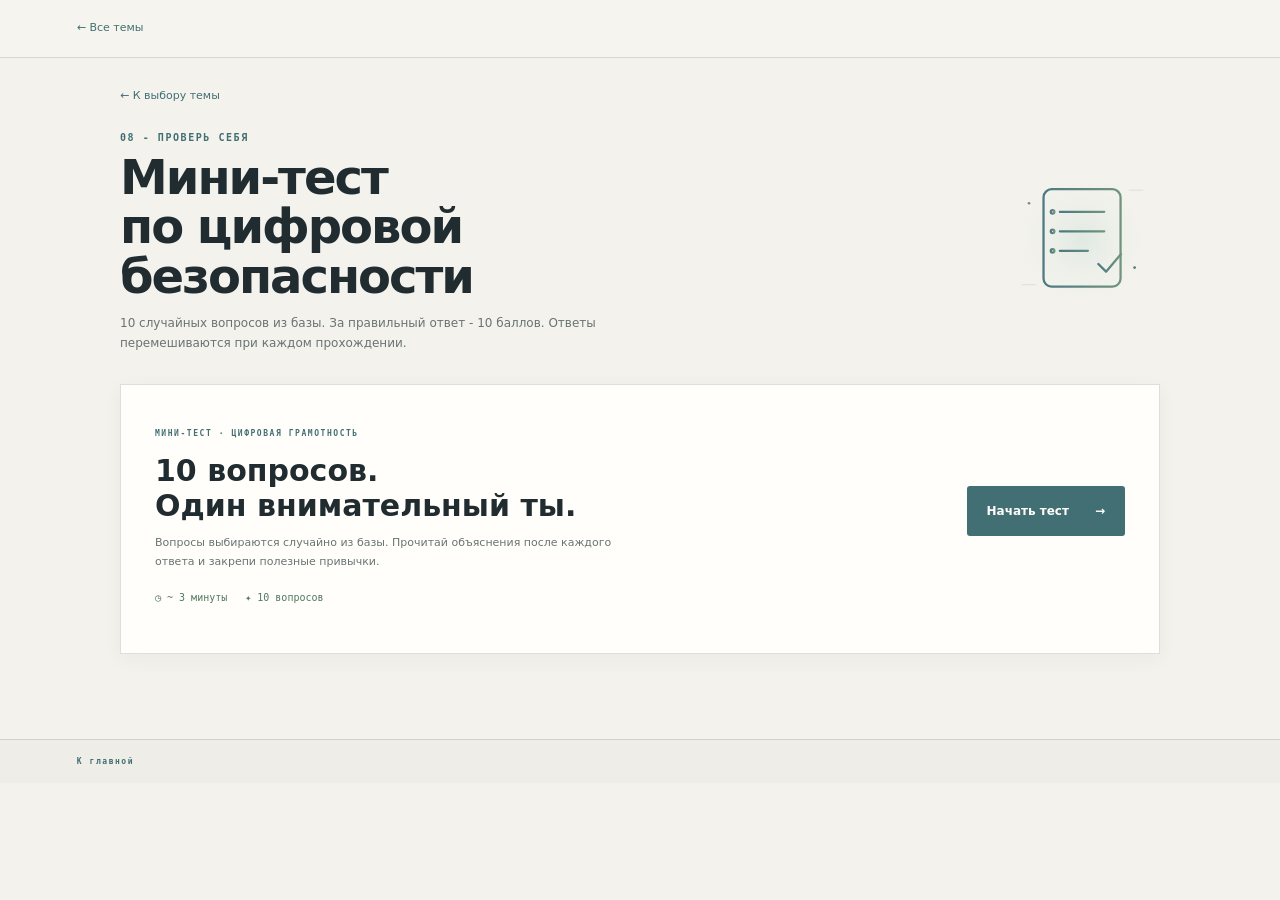
==== commit 2e2a40cb: "Доработки" ====
--- a/quiz.html
+++ b/quiz.html
@@ -1 +1 @@
-<!doctype html><html lang="ru"><head><meta charset="utf-8"><meta name="viewport" content="width=device-width,initial-scale=1"><meta name="theme-color" content="#f3f2ec"><meta name="description" content="Проверь знания о цифровой безопасности: 10 случайных вопросов."><title>Мини-тест - Интернет: территория безопасности</title><link rel="stylesheet" href="style.css"><script src="script.js" defer></script><link rel="stylesheet" href="light-theme.css"></head><body class="detail-page"><header class="detail-header"><a class="back-home" href="index.html">← Все темы</a></header><main class="detail-main quiz-page-main"><a class="back-link" href="index.html">← К выбору темы</a><section class="quiz-section"><div class="quiz-heading"><div><p class="eyebrow">08 - ПРОВЕРЬ СЕБЯ</p><h1>Мини-тест<br>по цифровой безопасности</h1><p>10 случайных вопросов из базы. За правильный ответ - 10 баллов. Ответы перемешиваются при каждом прохождении.</p></div><div class="quiz-illustration"><img src="assets/images/quiz.svg" alt="Карточки вопросов цифровой безопасности"></div></div><div class="quiz-shell" id="quiz-app" aria-live="polite"><div class="quiz-start"><div><span class="quiz-overline">МИНИ-ТЕСТ · ЦИФРОВАЯ ГРАМОТНОСТЬ</span><h3>10 вопросов.<br>Один внимательный ты.</h3><p>Вопросы выбираются случайно из базы. Прочитай объяснения после каждого ответа и закрепи полезные привычки.</p><div class="quiz-meta"><span>◷ ~ 3 минуты</span><span>✦ 10 вопросов</span><span>◎ Без регистрации</span></div></div><button class="button button-primary" id="start-quiz" type="button">Начать тест <span>→</span></button></div><div class="quiz-stage" hidden></div><div class="quiz-result" hidden></div></div></section></main><footer class="detail-footer"><a href="index.html">К главной</a></footer></body></html>+<!doctype html><html lang="ru"><head><meta charset="utf-8"><meta name="viewport" content="width=device-width,initial-scale=1"><meta name="theme-color" content="#f3f2ec"><meta name="description" content="Проверь знания о цифровой безопасности: 10 случайных вопросов."><title>Мини-тест - Интернет: территория безопасности</title><link rel="stylesheet" href="style.css"><script src="script.js" defer></script><link rel="stylesheet" href="light-theme.css"></head><body class="detail-page"><header class="detail-header"><a class="back-home" href="index.html">← Все темы</a></header><main class="detail-main quiz-page-main"><a class="back-link" href="index.html">← К выбору темы</a><section class="quiz-section"><div class="quiz-heading"><div><p class="eyebrow">08 - ПРОВЕРЬ СЕБЯ</p><h1>Мини-тест<br>по цифровой безопасности</h1><p>10 случайных вопросов из базы. За правильный ответ - 10 баллов. Ответы перемешиваются при каждом прохождении.</p></div><div class="quiz-illustration"><img src="assets/images/quiz.svg" alt="Карточки вопросов цифровой безопасности"></div></div><div class="quiz-shell" id="quiz-app" aria-live="polite"><div class="quiz-start"><div><span class="quiz-overline">МИНИ-ТЕСТ · ЦИФРОВАЯ ГРАМОТНОСТЬ</span><h3>10 вопросов.<br>Один внимательный ты.</h3><p>Вопросы выбираются случайно из базы. Прочитай объяснения после каждого ответа и закрепи полезные привычки.</p><div class="quiz-meta"><span>◷ ~ 3 минуты</span><span>✦ 10 вопросов</span></div></div><button class="button button-primary" id="start-quiz" type="button">Начать тест <span>→</span></button></div><div class="quiz-stage" hidden></div><div class="quiz-result" hidden></div></div></section></main><footer class="detail-footer"><a href="index.html">К главной</a></footer></body></html>
